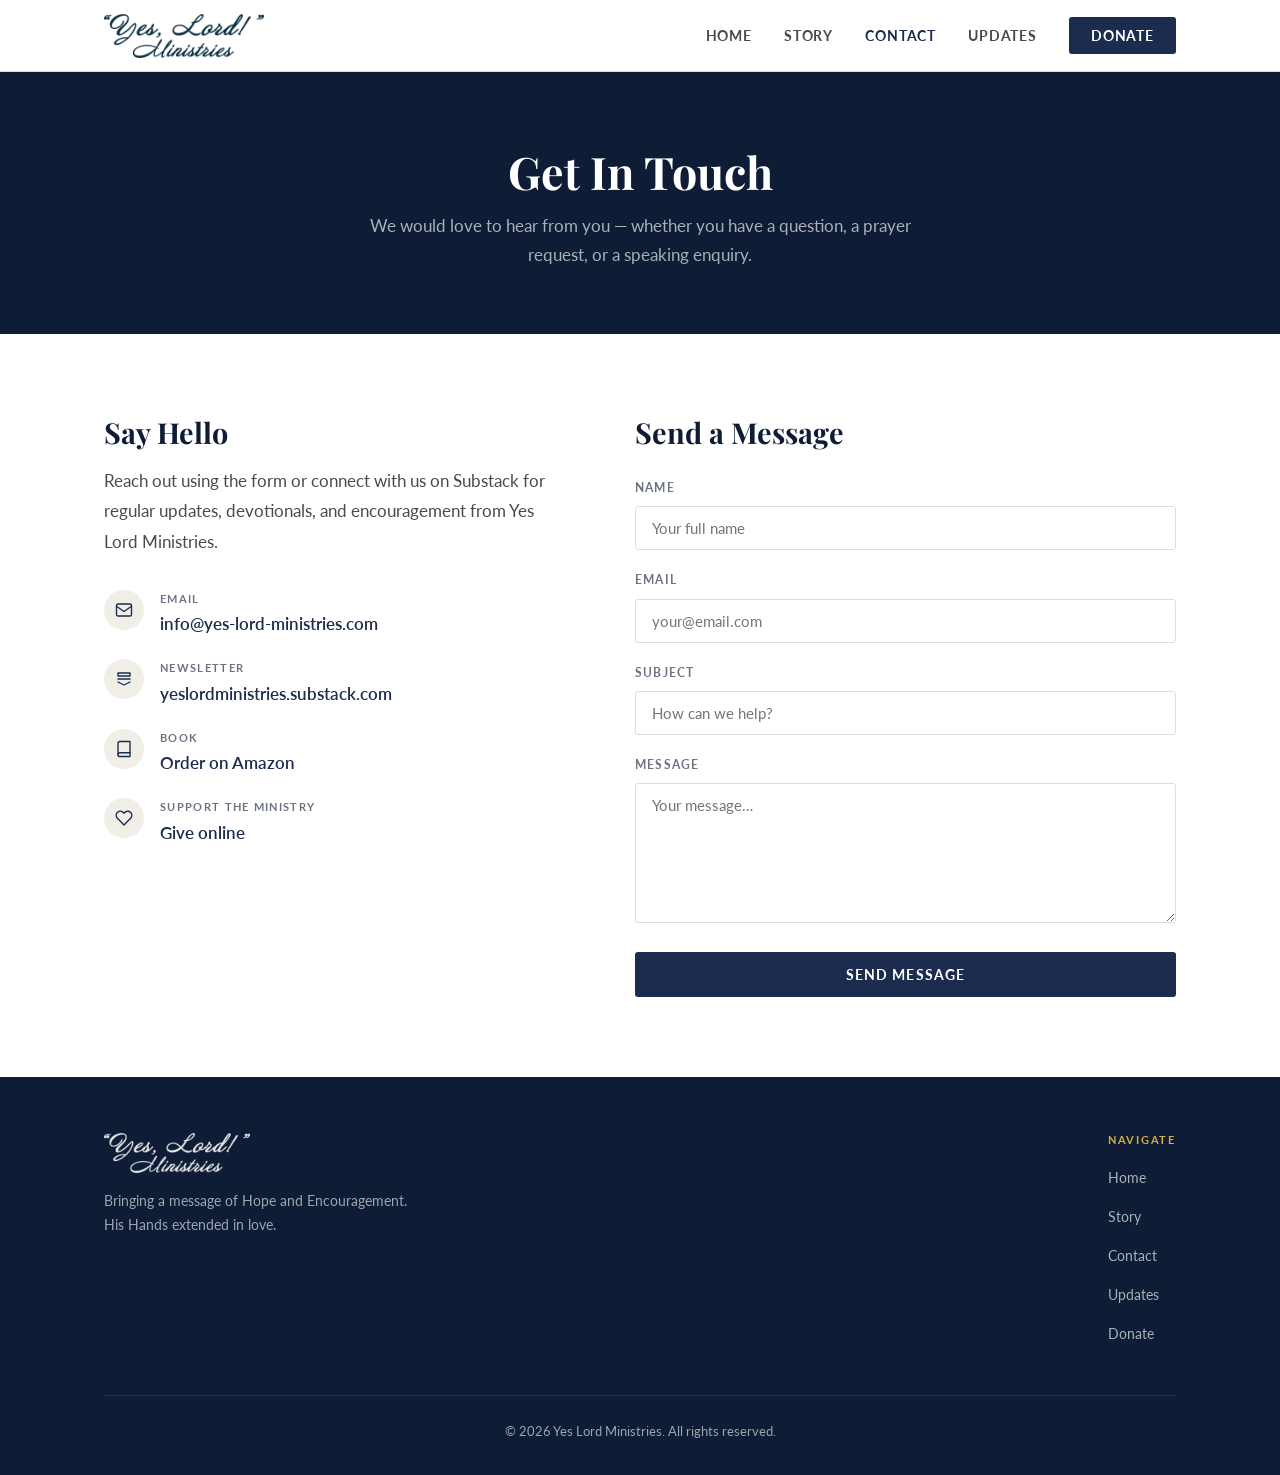
==== contact.html @ 0956b986 "Initial site build — plain HTML/CSS/JS Professional static site for Yes Lord Ministries. Includes ho" ====
<!DOCTYPE html>
<html lang="en">
<head>
  <meta charset="UTF-8">
  <meta name="viewport" content="width=device-width, initial-scale=1.0">
  <meta name="description" content="Get in touch with Yes Lord Ministries — we would love to hear from you.">
  <title>Contact | Yes Lord Ministries</title>
  <link rel="icon" href="data:image/svg+xml,<svg xmlns='http://www.w3.org/2000/svg' viewBox='0 0 32 32'><rect width='32' height='32' rx='4' fill='%230F1C35'/><text x='50%25' y='54%25' dominant-baseline='middle' text-anchor='middle' font-size='20' font-family='Georgia' fill='%23D4AE4A'>Y</text></svg>">
  <link rel="preconnect" href="https://fonts.googleapis.com">
  <link rel="preconnect" href="https://fonts.gstatic.com" crossorigin>
  <link href="https://fonts.googleapis.com/css2?family=Playfair+Display:ital,wght@0,400;0,600;0,700;1,400&family=Lato:wght@300;400;700&display=swap" rel="stylesheet">
  <link rel="stylesheet" href="css/style.css">
</head>
<body>

  <!-- ===== NAVIGATION ===== -->
  <header class="site-header">
    <div class="container">
      <a href="/" class="site-logo">
        <img src="images/logo.png" alt="Yes Lord Ministries">
      </a>
      <button class="menu-toggle" aria-label="Toggle navigation" aria-expanded="false">
        <span></span><span></span><span></span>
      </button>
      <nav class="site-nav" aria-label="Main navigation">
        <ul>
          <li><a href="/">Home</a></li>
          <li><a href="story.html">Story</a></li>
          <li><a href="contact.html" class="active">Contact</a></li>
          <li><a href="https://yeslordministries.substack.com/" target="_blank" rel="noopener">Updates</a></li>
          <li><a href="https://donate.netgiverapp.com/nonprofits/10712212/give" target="_blank" rel="noopener" class="btn-donate">Donate</a></li>
        </ul>
      </nav>
    </div>
  </header>

  <main>

    <!-- ===== PAGE HERO ===== -->
    <section class="page-hero">
      <h1>Get In Touch</h1>
      <p>We would love to hear from you — whether you have a question, a prayer request, or a speaking enquiry.</p>
    </section>

    <!-- ===== CONTACT SECTION ===== -->
    <section class="contact-section">
      <div class="container">
        <div class="contact-grid">

          <!-- Info column -->
          <div class="contact-info">
            <h2>Say Hello</h2>
            <p>
              Reach out using the form or connect with us on Substack for regular updates,
              devotionals, and encouragement from Yes Lord Ministries.
            </p>

            <div class="contact-link-block">

              <div class="contact-link-item">
                <div class="icon">
                  <!-- Mail icon -->
                  <svg viewBox="0 0 24 24" stroke-width="1.8" stroke-linecap="round" stroke-linejoin="round">
                    <rect x="2" y="4" width="20" height="16" rx="2"/>
                    <path d="M2 7l10 7 10-7"/>
                  </svg>
                </div>
                <div>
                  <div class="label">Email</div>
                  <div class="value">
                    <a href="mailto:info@yes-lord-ministries.com">info@yes-lord-ministries.com</a>
                  </div>
                </div>
              </div>

              <div class="contact-link-item">
                <div class="icon">
                  <!-- Substack / newsletter icon -->
                  <svg viewBox="0 0 24 24" stroke-width="1.8" stroke-linecap="round" stroke-linejoin="round">
                    <path d="M4 4h16v4H4z"/>
                    <path d="M4 12h16"/>
                    <path d="M4 16l8 4 8-4"/>
                  </svg>
                </div>
                <div>
                  <div class="label">Newsletter</div>
                  <div class="value">
                    <a href="https://yeslordministries.substack.com/" target="_blank" rel="noopener">
                      yeslordministries.substack.com
                    </a>
                  </div>
                </div>
              </div>

              <div class="contact-link-item">
                <div class="icon">
                  <!-- Book / Amazon icon -->
                  <svg viewBox="0 0 24 24" stroke-width="1.8" stroke-linecap="round" stroke-linejoin="round">
                    <path d="M4 19.5A2.5 2.5 0 016.5 17H20"/>
                    <path d="M6.5 2H20v20H6.5A2.5 2.5 0 014 19.5v-15A2.5 2.5 0 016.5 2z"/>
                  </svg>
                </div>
                <div>
                  <div class="label">Book</div>
                  <div class="value">
                    <a href="https://www.amazon.com/Yes-Lord-Navigating-Faith-Courage/dp/B0F2NS87SW/" target="_blank" rel="noopener">
                      Order on Amazon
                    </a>
                  </div>
                </div>
              </div>

              <div class="contact-link-item">
                <div class="icon">
                  <!-- Heart / donate icon -->
                  <svg viewBox="0 0 24 24" stroke-width="1.8" stroke-linecap="round" stroke-linejoin="round">
                    <path d="M20.84 4.61a5.5 5.5 0 00-7.78 0L12 5.67l-1.06-1.06a5.5 5.5 0 00-7.78 7.78l1.06 1.06L12 21.23l7.78-7.78 1.06-1.06a5.5 5.5 0 000-7.78z"/>
                  </svg>
                </div>
                <div>
                  <div class="label">Support the Ministry</div>
                  <div class="value">
                    <a href="https://donate.netgiverapp.com/nonprofits/10712212/give" target="_blank" rel="noopener">
                      Give online
                    </a>
                  </div>
                </div>
              </div>

            </div>
          </div>

          <!-- Form column -->
          <div class="contact-form">
            <h2>Send a Message</h2>
            <!--
              To activate this form, sign up at https://formspree.io (free tier)
              and replace YOUR_FORM_ID in the action attribute below.
            -->
            <form action="https://formspree.io/f/YOUR_FORM_ID" method="POST" novalidate>
              <div class="form-group">
                <label for="name">Name</label>
                <input type="text" id="name" name="name" placeholder="Your full name" required>
              </div>
              <div class="form-group">
                <label for="email">Email</label>
                <input type="email" id="email" name="email" placeholder="your@email.com" required>
              </div>
              <div class="form-group">
                <label for="subject">Subject</label>
                <input type="text" id="subject" name="subject" placeholder="How can we help?">
              </div>
              <div class="form-group">
                <label for="message">Message</label>
                <textarea id="message" name="message" placeholder="Your message…" required></textarea>
              </div>
              <button type="submit" class="form-submit">Send Message</button>
            </form>
          </div>

        </div>
      </div>
    </section>

  </main>

  <!-- ===== FOOTER ===== -->
  <footer class="site-footer">
    <div class="container">
      <div class="footer-grid">
        <div class="footer-brand">
          <img src="images/logo.png" alt="Yes Lord Ministries">
          <p>Bringing a message of Hope and Encouragement. His Hands extended in love.</p>
        </div>
        <nav class="footer-nav" aria-label="Footer navigation">
          <h4>Navigate</h4>
          <ul>
            <li><a href="/">Home</a></li>
            <li><a href="story.html">Story</a></li>
            <li><a href="contact.html">Contact</a></li>
            <li><a href="https://yeslordministries.substack.com/" target="_blank" rel="noopener">Updates</a></li>
            <li><a href="https://donate.netgiverapp.com/nonprofits/10712212/give" target="_blank" rel="noopener">Donate</a></li>
          </ul>
        </nav>
      </div>
      <div class="footer-bottom">
        <p>&copy; <script>document.write(new Date().getFullYear())</script> Yes Lord Ministries. All rights reserved.</p>
      </div>
    </div>
  </footer>

  <script src="js/main.js"></script>
</body>
</html>
---- css/style.css ----
/* ============================================================
   YES LORD MINISTRIES
   ============================================================ */

/* === TOKENS === */
:root {
  --navy:        #1B2C4E;
  --navy-dark:   #0F1C35;
  --navy-mid:    #243868;
  --gold:        #B8962A;
  --gold-light:  #D4AE4A;
  --cream:       #FAF9F5;
  --cream-dark:  #F0EEE7;
  --text:        #1C1C1C;
  --text-mid:    #4A4A4A;
  --text-muted:  #6B7280;
  --border:      #E2DDD3;
  --white:       #FFFFFF;

  --font-serif:  'Playfair Display', Georgia, 'Times New Roman', serif;
  --font-sans:   'Lato', 'Segoe UI', sans-serif;

  --max-w:       1120px;
  --nav-h:       72px;
}

/* === RESET === */
*, *::before, *::after { box-sizing: border-box; margin: 0; padding: 0; }
html { scroll-behavior: smooth; }
body {
  font-family: var(--font-sans);
  font-size: 17px;
  line-height: 1.7;
  color: var(--text);
  background: var(--white);
  -webkit-font-smoothing: antialiased;
}
img { display: block; max-width: 100%; height: auto; }
a { color: inherit; text-decoration: none; }
ul { list-style: none; }

/* === TYPOGRAPHY === */
h1, h2, h3, h4 {
  font-family: var(--font-serif);
  line-height: 1.25;
  color: var(--navy-dark);
}

/* === LAYOUT === */
.container {
  max-width: var(--max-w);
  margin: 0 auto;
  padding: 0 24px;
}

/* ============================================================
   NAVIGATION
   ============================================================ */
.site-header {
  position: sticky;
  top: 0;
  z-index: 100;
  background: var(--white);
  border-bottom: 1px solid var(--border);
  height: var(--nav-h);
}
.site-header .container {
  height: 100%;
  display: flex;
  align-items: center;
  justify-content: space-between;
  gap: 24px;
}

.site-logo img {
  height: 44px;
  width: auto;
}

.site-nav ul {
  display: flex;
  align-items: center;
  gap: 32px;
}
.site-nav a {
  font-family: var(--font-sans);
  font-size: 14px;
  font-weight: 700;
  letter-spacing: 0.06em;
  text-transform: uppercase;
  color: var(--text-mid);
  transition: color 0.2s;
}
.site-nav a:hover,
.site-nav a.active {
  color: var(--navy);
}
.site-nav .btn-donate {
  background: var(--navy);
  color: var(--white);
  padding: 10px 22px;
  border-radius: 3px;
  transition: background 0.2s;
}
.site-nav .btn-donate:hover {
  background: var(--navy-mid);
  color: var(--white);
}

/* Hamburger */
.menu-toggle {
  display: none;
  flex-direction: column;
  justify-content: center;
  gap: 5px;
  width: 36px;
  height: 36px;
  background: none;
  border: none;
  cursor: pointer;
  padding: 4px;
}
.menu-toggle span {
  display: block;
  width: 100%;
  height: 2px;
  background: var(--navy);
  transition: transform 0.25s, opacity 0.25s;
  border-radius: 2px;
}
.menu-toggle.open span:nth-child(1) { transform: translateY(7px) rotate(45deg); }
.menu-toggle.open span:nth-child(2) { opacity: 0; }
.menu-toggle.open span:nth-child(3) { transform: translateY(-7px) rotate(-45deg); }

/* ============================================================
   HERO
   ============================================================ */
.hero {
  background: var(--navy-dark);
  padding: 100px 24px;
  text-align: center;
  position: relative;
  overflow: hidden;
}
.hero::before {
  content: '';
  position: absolute;
  inset: 0;
  background:
    radial-gradient(ellipse 60% 80% at 20% 50%, rgba(27, 44, 78, 0.6) 0%, transparent 70%),
    radial-gradient(ellipse 40% 60% at 80% 30%, rgba(184, 150, 42, 0.08) 0%, transparent 70%);
  pointer-events: none;
}
.hero-inner {
  position: relative;
  max-width: 760px;
  margin: 0 auto;
}
.hero-eyebrow {
  display: inline-block;
  font-size: 12px;
  font-weight: 700;
  letter-spacing: 0.18em;
  text-transform: uppercase;
  color: var(--gold-light);
  margin-bottom: 32px;
}
.hero blockquote {
  font-family: var(--font-serif);
  font-size: clamp(1.5rem, 3vw, 2rem);
  font-style: italic;
  line-height: 1.55;
  color: var(--white);
  font-weight: 400;
}
.hero blockquote::before { content: '\201C'; }
.hero blockquote::after  { content: '\201D'; }

/* ============================================================
   BOOK SECTION
   ============================================================ */
.book-section {
  padding: 100px 24px;
  background: var(--cream);
}
.book-grid {
  display: grid;
  grid-template-columns: 360px 1fr;
  gap: 80px;
  align-items: center;
}
.book-cover-wrap {
  position: relative;
}
.book-cover-wrap img {
  width: 100%;
  border-radius: 4px;
  box-shadow:
    0 4px 6px rgba(0,0,0,0.07),
    0 20px 60px rgba(0,0,0,0.18),
    6px 6px 0 var(--gold);
}

.book-content .eyebrow {
  display: inline-block;
  font-size: 12px;
  font-weight: 700;
  letter-spacing: 0.18em;
  text-transform: uppercase;
  color: var(--gold);
  margin-bottom: 16px;
}
.book-content h1 {
  font-size: clamp(2.4rem, 4vw, 3.2rem);
  color: var(--navy-dark);
  margin-bottom: 4px;
}
.book-content h2 {
  font-family: var(--font-serif);
  font-size: clamp(1.1rem, 2vw, 1.3rem);
  font-weight: 400;
  font-style: italic;
  color: var(--text-mid);
  margin-bottom: 28px;
}
.divider {
  width: 48px;
  height: 2px;
  background: var(--gold);
  margin-bottom: 28px;
}
.book-content p {
  color: var(--text-mid);
  line-height: 1.85;
  margin-bottom: 16px;
  font-size: 16px;
}
.book-content .btn-primary {
  display: inline-flex;
  align-items: center;
  gap: 8px;
  margin-top: 16px;
  padding: 14px 32px;
  background: var(--navy);
  color: var(--white);
  font-family: var(--font-sans);
  font-size: 14px;
  font-weight: 700;
  letter-spacing: 0.06em;
  text-transform: uppercase;
  border-radius: 3px;
  transition: background 0.2s, transform 0.15s;
}
.book-content .btn-primary:hover {
  background: var(--navy-mid);
  transform: translateY(-1px);
}
.book-content .btn-primary svg {
  width: 16px;
  height: 16px;
  fill: currentColor;
  flex-shrink: 0;
}

/* ============================================================
   QUOTE BANNER
   ============================================================ */
.quote-banner {
  background: var(--navy);
  padding: 80px 24px;
  text-align: center;
}
.quote-banner blockquote {
  font-family: var(--font-serif);
  font-size: clamp(1.2rem, 2.5vw, 1.55rem);
  font-style: italic;
  color: var(--white);
  max-width: 760px;
  margin: 0 auto 20px;
  line-height: 1.7;
}
.quote-banner cite {
  display: block;
  font-style: normal;
  font-size: 13px;
  font-weight: 700;
  letter-spacing: 0.14em;
  text-transform: uppercase;
  color: var(--gold-light);
}

/* ============================================================
   CONNECT STRIP
   ============================================================ */
.connect-strip {
  background: var(--cream-dark);
  border-top: 1px solid var(--border);
  border-bottom: 1px solid var(--border);
  padding: 60px 24px;
}
.connect-strip .container {
  display: flex;
  align-items: center;
  justify-content: space-between;
  gap: 32px;
  flex-wrap: wrap;
}
.connect-text h3 {
  font-size: 1.5rem;
  color: var(--navy-dark);
  margin-bottom: 6px;
}
.connect-text p {
  color: var(--text-muted);
  font-size: 15px;
}
.connect-actions {
  display: flex;
  gap: 16px;
  flex-wrap: wrap;
}
.btn-outline {
  display: inline-block;
  padding: 12px 28px;
  border: 2px solid var(--navy);
  color: var(--navy);
  font-size: 13px;
  font-weight: 700;
  letter-spacing: 0.06em;
  text-transform: uppercase;
  border-radius: 3px;
  transition: background 0.2s, color 0.2s;
}
.btn-outline:hover {
  background: var(--navy);
  color: var(--white);
}

/* ============================================================
   FOOTER
   ============================================================ */
.site-footer {
  background: var(--navy-dark);
  padding: 56px 24px 32px;
  color: rgba(255,255,255,0.6);
}
.footer-grid {
  display: grid;
  grid-template-columns: 1fr auto;
  gap: 48px;
  margin-bottom: 48px;
  align-items: start;
}
.footer-brand img {
  height: 40px;
  margin-bottom: 16px;
  opacity: 0.9;
  filter: brightness(0) invert(1);
}
.footer-brand p {
  font-size: 14px;
  line-height: 1.7;
  max-width: 320px;
}
.footer-nav h4 {
  font-family: var(--font-sans);
  font-size: 11px;
  font-weight: 700;
  letter-spacing: 0.16em;
  text-transform: uppercase;
  color: var(--gold-light);
  margin-bottom: 16px;
}
.footer-nav ul {
  display: flex;
  flex-direction: column;
  gap: 10px;
}
.footer-nav a {
  font-size: 14px;
  color: rgba(255,255,255,0.65);
  transition: color 0.2s;
}
.footer-nav a:hover { color: var(--white); }
.footer-bottom {
  border-top: 1px solid rgba(255,255,255,0.1);
  padding-top: 24px;
  font-size: 13px;
  text-align: center;
}

/* ============================================================
   PAGE HERO (inner pages)
   ============================================================ */
.page-hero {
  background: var(--navy-dark);
  padding: 72px 24px 64px;
  text-align: center;
}
.page-hero h1 {
  font-size: clamp(2rem, 4vw, 2.8rem);
  color: var(--white);
  margin-bottom: 12px;
}
.page-hero p {
  color: rgba(255,255,255,0.65);
  font-size: 17px;
  max-width: 560px;
  margin: 0 auto;
}

/* ============================================================
   STORY PAGE
   ============================================================ */
.story-section {
  padding: 80px 24px;
}
.story-section .container {
  max-width: 820px;
}
.story-section h2 {
  font-size: 1.8rem;
  margin: 48px 0 16px;
  color: var(--navy-dark);
}
.story-section h2:first-of-type { margin-top: 0; }
.story-section p {
  color: var(--text-mid);
  line-height: 1.9;
  margin-bottom: 16px;
  font-size: 17px;
}
.pull-quote {
  border-left: 4px solid var(--gold);
  margin: 40px 0;
  padding: 20px 32px;
  background: var(--cream);
}
.pull-quote p {
  font-family: var(--font-serif);
  font-size: 1.2rem;
  font-style: italic;
  color: var(--navy-dark);
  margin: 0;
}

/* ============================================================
   CONTACT PAGE
   ============================================================ */
.contact-section {
  padding: 80px 24px;
}
.contact-grid {
  display: grid;
  grid-template-columns: 1fr 1.2fr;
  gap: 80px;
  align-items: start;
}
.contact-info h2 {
  font-size: 1.8rem;
  margin-bottom: 16px;
}
.contact-info p {
  color: var(--text-mid);
  line-height: 1.8;
  margin-bottom: 32px;
}
.contact-link-block {
  display: flex;
  flex-direction: column;
  gap: 20px;
}
.contact-link-item {
  display: flex;
  gap: 16px;
  align-items: flex-start;
}
.contact-link-item .icon {
  width: 40px;
  height: 40px;
  background: var(--cream-dark);
  border-radius: 50%;
  display: flex;
  align-items: center;
  justify-content: center;
  flex-shrink: 0;
}
.contact-link-item .icon svg {
  width: 18px;
  height: 18px;
  stroke: var(--navy);
  fill: none;
}
.contact-link-item .label {
  font-size: 11px;
  font-weight: 700;
  letter-spacing: 0.12em;
  text-transform: uppercase;
  color: var(--text-muted);
  margin-bottom: 2px;
}
.contact-link-item .value {
  color: var(--navy);
  font-weight: 600;
}
.contact-link-item .value a {
  color: var(--navy);
  transition: color 0.2s;
}
.contact-link-item .value a:hover { color: var(--gold); }

/* Form */
.contact-form h2 {
  font-size: 1.8rem;
  margin-bottom: 28px;
}
.form-group {
  margin-bottom: 20px;
}
.form-group label {
  display: block;
  font-size: 12px;
  font-weight: 700;
  letter-spacing: 0.1em;
  text-transform: uppercase;
  color: var(--text-muted);
  margin-bottom: 8px;
}
.form-group input,
.form-group textarea,
.form-group select {
  width: 100%;
  padding: 12px 16px;
  border: 1.5px solid var(--border);
  border-radius: 3px;
  font-family: var(--font-sans);
  font-size: 15px;
  color: var(--text);
  background: var(--white);
  transition: border-color 0.2s;
  outline: none;
}
.form-group input:focus,
.form-group textarea:focus {
  border-color: var(--navy);
}
.form-group textarea {
  min-height: 140px;
  resize: vertical;
}
.form-submit {
  width: 100%;
  padding: 14px;
  background: var(--navy);
  color: var(--white);
  border: none;
  border-radius: 3px;
  font-family: var(--font-sans);
  font-size: 14px;
  font-weight: 700;
  letter-spacing: 0.08em;
  text-transform: uppercase;
  cursor: pointer;
  transition: background 0.2s;
}
.form-submit:hover { background: var(--navy-mid); }

/* ============================================================
   RESPONSIVE
   ============================================================ */
@media (max-width: 900px) {
  .book-grid {
    grid-template-columns: 1fr;
    gap: 48px;
  }
  .book-cover-wrap {
    max-width: 320px;
    margin: 0 auto;
  }
  .footer-grid {
    grid-template-columns: 1fr;
    gap: 32px;
  }
  .contact-grid {
    grid-template-columns: 1fr;
    gap: 56px;
  }
}

@media (max-width: 700px) {
  :root { --nav-h: 64px; }

  .menu-toggle { display: flex; }

  .site-nav {
    display: none;
    position: absolute;
    top: var(--nav-h);
    left: 0;
    right: 0;
    background: var(--white);
    border-bottom: 1px solid var(--border);
    padding: 24px;
    box-shadow: 0 8px 24px rgba(0,0,0,0.08);
  }
  .site-nav.open { display: block; }
  .site-nav ul {
    flex-direction: column;
    gap: 0;
    align-items: stretch;
  }
  .site-nav li { border-bottom: 1px solid var(--border); }
  .site-nav li:last-child { border-bottom: none; }
  .site-nav a {
    display: block;
    padding: 14px 0;
  }
  .site-nav .btn-donate {
    display: inline-block;
    margin-top: 8px;
    padding: 12px 20px;
  }

  .hero { padding: 72px 24px; }

  .connect-strip .container {
    flex-direction: column;
    align-items: flex-start;
  }
}
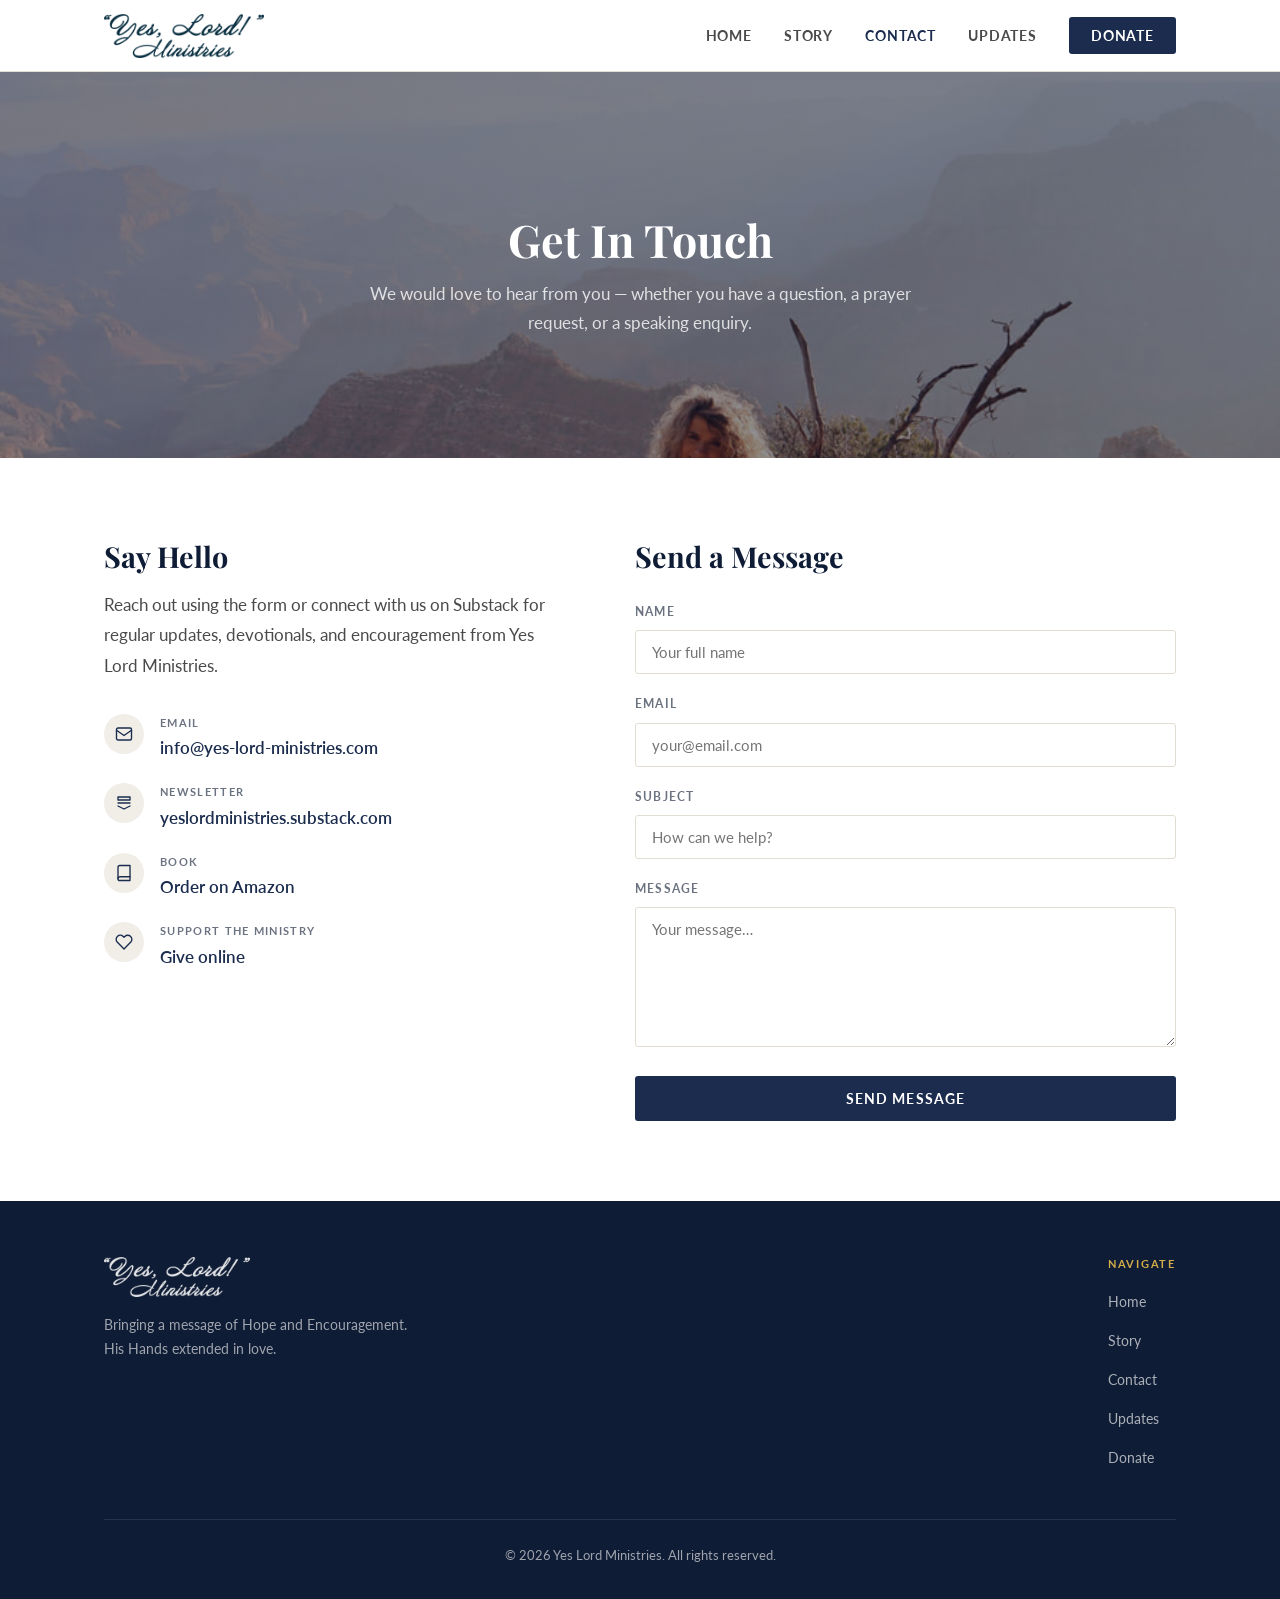
==== commit 3554f5f2: "Add pastor photo to contact page hero Co-Authored-By: Claude Sonnet 4.6 <noreply@anthropic.com>" ====
--- a/contact.html
+++ b/contact.html
@@ -37,9 +37,12 @@
   <main>
 
     <!-- ===== PAGE HERO ===== -->
-    <section class="page-hero">
-      <h1>Get In Touch</h1>
-      <p>We would love to hear from you — whether you have a question, a prayer request, or a speaking enquiry.</p>
+    <section class="page-hero page-hero--photo" style="background-image: url('images/pastor.jpg');">
+      <div class="page-hero-overlay"></div>
+      <div class="page-hero-content">
+        <h1>Get In Touch</h1>
+        <p>We would love to hear from you — whether you have a question, a prayer request, or a speaking enquiry.</p>
+      </div>
     </section>
 
     <!-- ===== CONTACT SECTION ===== -->
--- a/css/style.css
+++ b/css/style.css
@@ -410,6 +410,32 @@
 }
 
 /* ============================================================
+   PAGE HERO — PHOTO VARIANT
+   ============================================================ */
+.page-hero--photo {
+  position: relative;
+  padding: 140px 24px 120px;
+  background-size: cover;
+  background-position: center 30%;
+  text-align: center;
+}
+.page-hero-overlay {
+  position: absolute;
+  inset: 0;
+  background: linear-gradient(to bottom, rgba(10,20,45,0.55) 0%, rgba(10,20,45,0.45) 100%);
+}
+.page-hero-content {
+  position: relative;
+}
+.page-hero--photo h1,
+.page-hero--photo p {
+  color: var(--white);
+}
+.page-hero--photo p {
+  color: rgba(255,255,255,0.8);
+}
+
+/* ============================================================
    STORY PAGE
    ============================================================ */
 .story-section {
